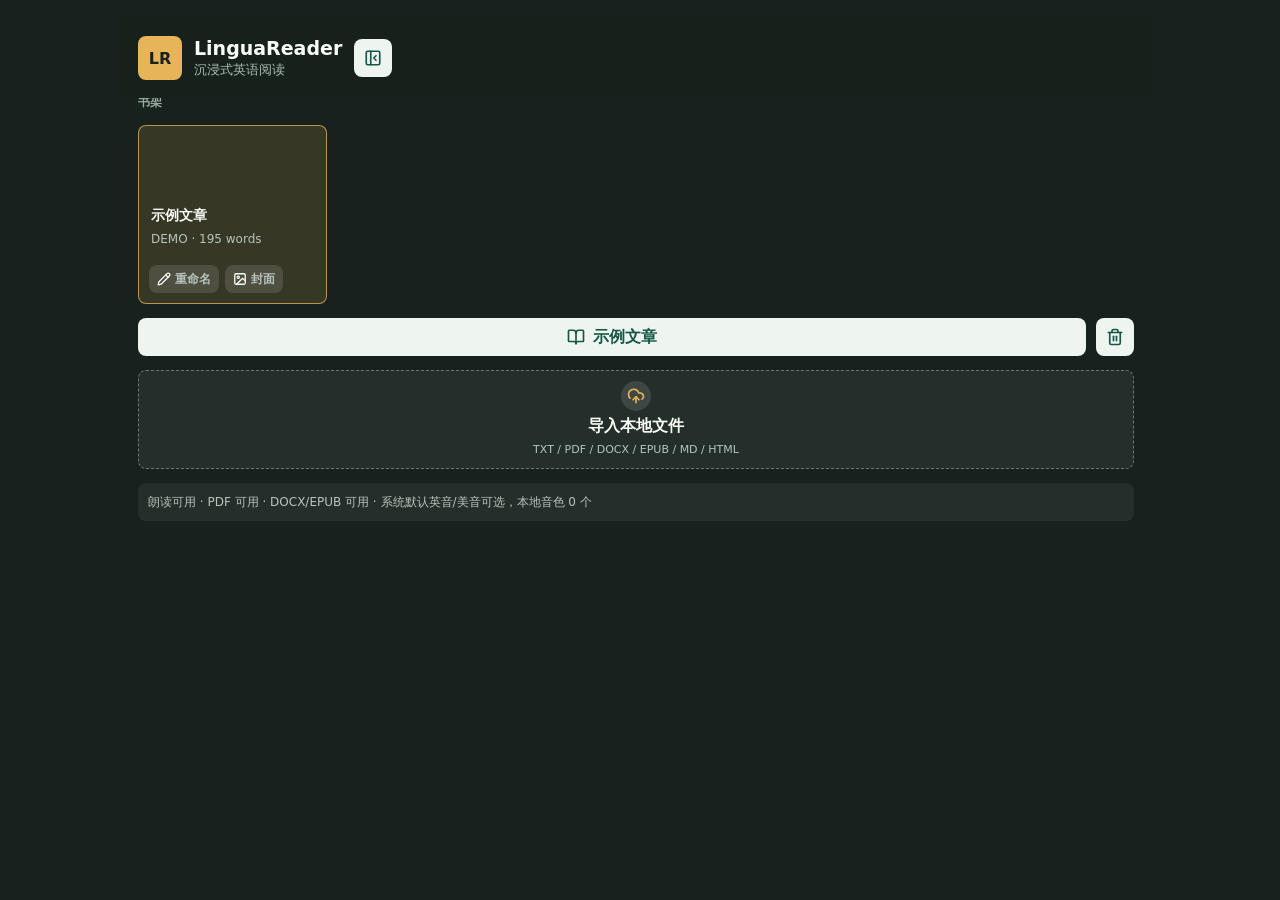
==== index.html @ 00f50523 "Add files via upload" ====
<!doctype html>
<html lang="zh-CN">
  <head>
    <meta charset="utf-8" />
    <meta name="viewport" content="width=device-width, initial-scale=1" />
    <title>LinguaReader Coach</title>
    <meta name="description" content="可分享的英语阅读、翻译、朗读和跟读评分网页应用。" />
    <meta name="theme-color" content="#1e7b68" />
    <meta name="apple-mobile-web-app-capable" content="yes" />
    <meta name="apple-mobile-web-app-title" content="LinguaReader" />
    <meta name="apple-mobile-web-app-status-bar-style" content="default" />
    <link rel="manifest" href="./manifest.json?v=18" />
    <link rel="icon" href="./app-icon.svg" type="image/svg+xml" />
    <link rel="apple-touch-icon" href="./app-icon.svg" />
    <link rel="stylesheet" href="./styles.css?v=18" />
    <script src="./vendor/lucide.min.js" defer></script>
    <script type="module" src="./app.js?v=18"></script>
  </head>
  <body>
    <div class="app-shell">
      <aside class="library-pane" id="libraryPane">
        <div class="brand-row">
          <div class="brand-mark">LR</div>
          <div>
            <h1>LinguaReader</h1>
            <p>沉浸式英语阅读</p>
          </div>
          <button class="icon-button mobile-only sidebar-close" id="closeSidebarBtn" type="button" title="收起侧栏" aria-label="收起侧栏">
            <i data-lucide="x"></i>
          </button>
          <button class="icon-button sidebar-hide-button" id="hideSidebarBtn" type="button" title="隐藏书架" aria-label="隐藏书架">
            <i data-lucide="panel-left-close"></i>
          </button>
        </div>

        <label class="import-drop" id="dropZone">
          <input
            id="fileInput"
            type="file"
            accept=".txt,.md,.markdown,.html,.htm,.csv,.srt,.vtt,.docx,.epub,.pdf,text/*,application/pdf,application/vnd.openxmlformats-officedocument.wordprocessingml.document,application/epub+zip"
            multiple
          />
          <span class="drop-icon" aria-hidden="true"><i data-lucide="upload-cloud"></i></span>
          <strong>导入本地文件</strong>
          <small>TXT / PDF / DOCX / EPUB / MD / HTML</small>
        </label>
        <input id="coverInput" type="file" accept="image/*" hidden />

        <div class="library-actions">
          <button class="soft-button" id="sampleBtn" type="button">
            <i data-lucide="book-open"></i>
            示例文章
          </button>
          <button class="icon-button" id="clearLibraryBtn" type="button" title="清空书架" aria-label="清空书架">
            <i data-lucide="trash-2"></i>
          </button>
        </div>

        <div class="section-label">书架</div>
        <nav class="doc-list" id="docList" aria-label="书架"></nav>

        <section class="side-panel practice-sidebar" hidden>
          <header>
            <div>
              <span>Shadowing</span>
              <h3>跟读评分</h3>
            </div>
            <div class="side-panel-actions">
              <button class="icon-button" type="button" id="readPracticeBtn" title="朗读跟读内容" aria-label="朗读跟读内容">
                <i data-lucide="volume-2"></i>
              </button>
              <button class="icon-button" type="button" id="resetScoreBtn" title="重置评分" aria-label="重置评分">
                <i data-lucide="rotate-ccw"></i>
              </button>
            </div>
          </header>
          <div class="practice-layer">
            <span>跟读内容</span>
            <div class="practice-target" id="practiceTargetText">选中文章中的一句或一段开始跟读。</div>
          </div>
          <div class="practice-layer">
            <span>跟读语音</span>
            <div class="recorder-row">
              <button type="button" id="recordBtn">
                <i data-lucide="mic"></i>
                跟读
              </button>
              <button type="button" id="recordStopBtn" disabled>
                <i data-lucide="mic-off"></i>
                停止
              </button>
              <button type="button" id="scoreTypedBtn">
                <i data-lucide="badge-check"></i>
                评分
              </button>
              <button type="button" id="stopScoreBtn">
                <i data-lucide="square"></i>
                停止评分
              </button>
            </div>
            <textarea id="transcriptInput" rows="3" placeholder="识别文本会出现在这里，也可以手动输入后评分。"></textarea>
            <div class="score-output" id="scoreOutput"></div>
          </div>
        </section>

        <section class="side-panel bookmark-sidebar" id="bookmarkDrawer" hidden>
          <header>
            <div>
              <span>Bookmarks</span>
              <h3>书签</h3>
            </div>
            <div class="side-panel-actions">
              <button class="icon-button" id="clearBookmarksBtn" type="button" title="清空书签" aria-label="清空书签">
                <i data-lucide="trash-2"></i>
              </button>
              <button class="icon-button" id="hideBookmarksBtn" type="button" title="隐藏书签" aria-label="隐藏书签">
                <i data-lucide="x"></i>
              </button>
            </div>
          </header>
          <div class="bookmark-list" id="bookmarkList"></div>
        </section>

        <div class="support-note" id="supportStatus"></div>
        <div class="sidebar-resizer" id="sidebarResizer" role="separator" aria-label="调整左侧栏宽度" title="拖动调整左侧栏宽度"></div>
      </aside>

      <main class="reader-shell">
        <header class="reader-topbar">
          <button class="icon-button mobile-only" id="toggleSidebarBtn" type="button" title="书架" aria-label="书架">
            <i data-lucide="panel-left"></i>
          </button>

          <div class="doc-heading">
            <span id="docFormat">DEMO</span>
            <div>
              <h2 id="docTitle">示例文章</h2>
              <p id="docStats">0 words</p>
            </div>
          </div>

          <div class="voice-controls" aria-label="语音设置">
            <label>
              <span>发音</span>
              <select id="accentSelect">
                <option value="auto">专业推荐</option>
                <option value="en-US">美音</option>
                <option value="en-GB">英音</option>
                <option value="en-AU">澳音</option>
              </select>
            </label>
            <label class="voice-field">
              <span>音色</span>
              <select id="voiceSelect"></select>
            </label>
            <label>
              <span>风格</span>
              <select id="voiceStyleSelect">
                <option value="natural">自然</option>
                <option value="clear">清晰</option>
                <option value="warm">温和</option>
                <option value="story">有感情</option>
              </select>
            </label>
            <label class="speed-field">
              <span>语速 <b id="rateValue">0.95x</b></span>
              <input id="rateRange" type="range" min="0.65" max="1.35" step="0.05" value="0.95" />
            </label>
            <button class="soft-button voice-test-button" id="playUsVoiceBtn" type="button" hidden>
              <i data-lucide="play"></i>
              美音试听
            </button>
            <button class="soft-button voice-test-button" id="playUkVoiceBtn" type="button" hidden>
              <i data-lucide="play"></i>
              英音试听
            </button>
          </div>

          <div class="reading-controls" aria-label="阅读排版">
            <label>
              <span>字体</span>
              <select id="fontFamilySelect">
                <option value="serif">英文衬线</option>
                <option value="sans">清爽无衬线</option>
                <option value="system">系统字体</option>
              </select>
            </label>
            <label>
              <span>格式</span>
              <select id="formatSelect">
                <option value="comfortable">舒适</option>
                <option value="compact">紧凑</option>
                <option value="loose">宽松</option>
              </select>
            </label>
            <label class="speed-field">
              <span>大小 <b id="fontSizeValue">100%</b></span>
              <input id="fontSizeRange" type="range" min="80" max="150" step="5" value="100" />
            </label>
            <label>
              <span>翻阅</span>
              <select id="pageModeSelect">
                <option value="scroll">滚动</option>
                <option value="snap">分页停靠</option>
              </select>
            </label>
          </div>

          <div class="top-actions">
            <button class="primary-button" id="speakArticleBtn" type="button">
              <i data-lucide="volume-2"></i>
              <span>全文</span>
            </button>
            <button class="icon-button" id="pauseBtn" type="button" title="暂停/继续" aria-label="暂停或继续朗读">
              <i data-lucide="pause"></i>
            </button>
            <button class="icon-button" id="stopBtn" type="button" title="停止" aria-label="停止朗读">
              <i data-lucide="square"></i>
            </button>
            <button class="icon-button" id="immersiveToggleBtn" type="button" title="沉浸阅读" aria-label="沉浸阅读">
              <i data-lucide="maximize"></i>
            </button>
            <button class="icon-button" id="topbarHideBtn" type="button" title="隐藏顶部功能栏" aria-label="隐藏顶部功能栏">
              <i data-lucide="eye-off"></i>
            </button>
          </div>
        </header>
        <div class="topbar-resizer" id="topbarResizer" role="separator" aria-label="调整顶部功能区高度" title="拖动调整顶部功能区高度"></div>

        <section class="reader-stage">
          <article class="reader-panel">
            <div class="reader-toolbar">
              <p>用鼠标选中单词、词组、句子或段落，工具条会自动出现。</p>
              <div class="reader-toolbar-actions">
                <label class="soft-button audio-upload">
                  <input id="voiceSampleInput" type="file" accept="audio/*" />
                  <i data-lucide="file-audio"></i>
                  参考音频
                </label>
                <button class="soft-button" id="bookmarkToggleBtn" type="button">
                  <i data-lucide="bookmark"></i>
                  书签
                </button>
                <button class="soft-button" id="tocToggleBtn" type="button">
                  <i data-lucide="list-tree"></i>
                  目录
                </button>
                <button class="soft-button mobile-import-button" id="mobileImportBtn" type="button">
                  <i data-lucide="upload"></i>
                  手机上传
                </button>
                <button class="soft-button active" id="cursorTranslateToggleBtn" type="button">
                  <i data-lucide="mouse-pointer-2"></i>
                  光标翻译
                </button>
                <label class="width-control" title="调整正文版心宽度">
                  <span>版心</span>
                  <input id="readingWidthRange" type="range" min="680" max="1180" step="20" value="880" />
                </label>
                <label class="width-control zoom-control" title="只缩放文章正文">
                  <span>缩放 <b id="readingZoomValue">100%</b></span>
                  <input id="readingZoomRange" type="range" min="80" max="150" step="5" value="100" />
                </label>
                <span class="page-status" id="pageStatus">第 1 / 1 页</span>
                <button class="icon-button" id="toolbarHideBtn" type="button" title="隐藏文章工具栏" aria-label="隐藏文章工具栏">
                  <i data-lucide="eye-off"></i>
                </button>
              </div>
            </div>
            <div class="voice-profile" id="voiceProfile" hidden></div>
            <div class="reader-workspace">
              <aside class="reader-toc" id="readerToc" hidden>
                <header>
                  <strong>目录</strong>
                  <span>双击书签、单击目录均可跳转</span>
                  <button class="icon-button inline-hide-button" id="hideTocBtn" type="button" title="隐藏目录" aria-label="隐藏目录">
                    <i data-lucide="eye-off"></i>
                  </button>
                </header>
                <div class="toc-list" id="tocList"></div>
              </aside>
              <div class="pane-resizer toc-pane-resizer" id="tocResizer" role="separator" aria-label="调整目录宽度" title="拖动调整目录宽度"></div>
              <div class="reader-content" id="readerContent" tabindex="0" aria-label="文章内容"></div>
              <div class="pane-resizer aside-pane-resizer" id="asideResizer" role="separator" aria-label="调整右侧书签区宽度" title="拖动调整右侧书签区宽度"></div>
              <aside class="reader-aside" id="readerAside">
                <header>
                  <strong>书签与记忆</strong>
                  <span id="readingMemory">第 1 页</span>
                  <button class="icon-button inline-hide-button" id="hideAsideBtn" type="button" title="隐藏右侧记忆区" aria-label="隐藏右侧记忆区">
                    <i data-lucide="eye-off"></i>
                  </button>
                </header>
                <div class="aside-bookmarks" id="readerAsideBookmarks"></div>
              </aside>
            </div>
          </article>
        </section>
      </main>
    </div>

    <div class="selection-popover" id="selectionPopover" hidden>
      <div class="popover-titlebar" id="popoverDragHandle">
        <div>
          <strong id="selectionKind">选中文本</strong>
          <span id="popoverHint">拖动标题移动，右下角调大小</span>
        </div>
        <div class="popover-title-actions">
          <label>
            <span>翻译源</span>
            <select id="translatorSelect">
              <option value="local">本地</option>
              <option value="google" selected>Google</option>
              <option value="baidu">百度</option>
            </select>
          </label>
          <button type="button" id="dockPopoverBtn" title="固定到右侧" aria-label="固定到右侧">
            <i data-lucide="panel-right"></i>
          </button>
          <button type="button" id="collapsePopoverBtn" title="收起右侧浮框" aria-label="收起右侧浮框">
            <i data-lucide="chevrons-right"></i>
          </button>
          <button type="button" id="pinPopoverBtn" title="固定面板" aria-label="固定面板">
            <i data-lucide="pin"></i>
          </button>
          <button type="button" id="closePopoverBtn" title="关闭" aria-label="关闭">
            <i data-lucide="x"></i>
          </button>
        </div>
      </div>
      <div class="popover-actions">
        <button type="button" id="translateSelectionBtn" title="翻译">
          <i data-lucide="languages"></i>
          翻译
        </button>
        <button type="button" id="readSelectionBtn" title="朗读">
          <i data-lucide="volume-2"></i>
          朗读
        </button>
        <button type="button" id="bookmarkSelectionBtn" title="加入书签">
          <i data-lucide="bookmark-plus"></i>
          书签
        </button>
        <button type="button" id="boldSelectionBtn" title="加粗">
          <i data-lucide="bold"></i>
          加粗
        </button>
      </div>
      <section class="selection-practice" aria-label="跟读评分">
        <div class="practice-layer compact-target">
          <div class="practice-head">
            <strong>跟读内容</strong>
            <div class="practice-mini-actions">
              <button class="icon-button" type="button" id="popoverReadPracticeBtn" title="朗读跟读内容" aria-label="朗读跟读内容">
                <i data-lucide="volume-2"></i>
              </button>
              <button class="icon-button" type="button" id="popoverResetScoreBtn" title="重置评分" aria-label="重置评分">
                <i data-lucide="rotate-ccw"></i>
              </button>
            </div>
          </div>
          <div class="practice-target" id="popoverPracticeTargetText">选中文章中的一句或一段开始跟读。</div>
        </div>
        <div class="practice-layer">
          <div class="practice-head">
            <strong>跟读语音</strong>
            <div class="recorder-row">
              <button type="button" id="popoverRecordBtn">
                <i data-lucide="mic"></i>
                <span>跟读</span>
              </button>
              <button type="button" id="popoverRecordStopBtn" disabled>
                <i data-lucide="mic-off"></i>
                <span>停止</span>
              </button>
              <button type="button" id="popoverScoreTypedBtn">
                <i data-lucide="badge-check"></i>
                <span>评分</span>
              </button>
              <button type="button" id="popoverStopScoreBtn">
                <i data-lucide="square"></i>
                <span>终止</span>
              </button>
            </div>
          </div>
          <textarea id="popoverTranscriptInput" rows="2" placeholder="语音识别结果会出现在这里，也可以手动输入后评分。"></textarea>
          <div class="score-output" id="popoverScoreOutput"></div>
        </div>
      </section>
      <div class="word-card" id="wordCard"></div>
      <div class="phonetic-list" id="phoneticList"></div>
      <div class="selection-preview" id="selectionPreview"></div>
      <div class="translation-output" id="translationOutput"></div>
      <span class="popover-resize-handle resize-nw" data-popover-resize="nw" aria-hidden="true"></span>
      <span class="popover-resize-handle resize-ne" data-popover-resize="ne" aria-hidden="true"></span>
      <span class="popover-resize-handle resize-sw" data-popover-resize="sw" aria-hidden="true"></span>
      <span class="popover-resize-handle resize-se" data-popover-resize="se" aria-hidden="true"></span>
    </div>

    <div class="cursor-tooltip" id="cursorTooltip" hidden></div>
    <button class="reader-restore-button" id="topbarShowBtn" type="button" hidden aria-label="显示顶部功能栏">
      <i data-lucide="sliders-horizontal"></i>
      <span>工具</span>
    </button>
    <div class="reading-dock" id="readingDock" hidden aria-label="隐藏功能区恢复">
      <button type="button" id="dockSidebarBtn" title="显示书架" aria-label="显示书架">
        <i data-lucide="panel-left"></i><span>书架</span>
      </button>
      <button type="button" id="dockTopbarBtn" title="显示顶部功能栏" aria-label="显示顶部功能栏">
        <i data-lucide="sliders-horizontal"></i><span>顶部</span>
      </button>
      <button type="button" id="dockToolbarBtn" title="显示文章工具栏" aria-label="显示文章工具栏">
        <i data-lucide="settings-2"></i><span>工具</span>
      </button>
      <button type="button" id="dockTocBtn" title="显示目录" aria-label="显示目录">
        <i data-lucide="list-tree"></i><span>目录</span>
      </button>
      <button type="button" id="dockAsideBtn" title="显示书签与记忆" aria-label="显示书签与记忆">
        <i data-lucide="bookmark"></i><span>记忆</span>
      </button>
      <button type="button" id="dockExitBtn" title="退出沉浸" aria-label="退出沉浸">
        <i data-lucide="minimize"></i><span>退出</span>
      </button>
      <button type="button" id="dockCollapseBtn" title="隐藏恢复条" aria-label="隐藏恢复条">
        <i data-lucide="chevron-down"></i><span>隐藏</span>
      </button>
    </div>
    <button class="dock-show-button" id="dockShowBtn" type="button" hidden aria-label="显示恢复条">
      <i data-lucide="chevron-up"></i>
    </button>
    <div class="toast" id="toast" role="status" aria-live="polite"></div>
  </body>
</html>
---- styles.css ----
:root {
  color-scheme: light;
  --bg: #f4f4ef;
  --surface: #ffffff;
  --surface-soft: #eef4ef;
  --ink: #222722;
  --muted: #68736c;
  --line: #dce3dd;
  --green: #1e7b68;
  --green-dark: #145648;
  --amber: #bc7a1b;
  --blue: #2f609f;
  --red: #b84f57;
  --shadow: 0 18px 48px rgba(24, 36, 29, 0.16);
  --radius: 8px;
  --sidebar-width: 292px;
  --reader-width: 880px;
  --reader-zoom-width: 880px;
  --paragraph-font-size: 20px;
  --heading-font-size: 26px;
  --html-font-size: 18px;
  --reading-zoom: 1;
  --reader-font-family: Georgia, "Times New Roman", "Microsoft YaHei", serif;
  --reader-line-height: 1.9;
  --reader-paragraph-gap: 24px;
  --toc-width: 260px;
  --aside-width: 280px;
  --topbar-max-height: 152px;
  font-family:
    Inter, ui-sans-serif, system-ui, -apple-system, BlinkMacSystemFont, "Segoe UI",
    "Microsoft YaHei", sans-serif;
}

* {
  box-sizing: border-box;
}

body {
  margin: 0;
  min-width: 320px;
  min-height: 100vh;
  background: var(--bg);
  color: var(--ink);
}

button,
input,
select,
textarea {
  font: inherit;
}

button {
  border: 0;
  cursor: pointer;
}

button:disabled {
  cursor: not-allowed;
  opacity: 0.55;
}

.app-shell {
  display: grid;
  grid-template-columns: var(--sidebar-width) minmax(0, 1fr);
  height: 100vh;
  height: 100dvh;
  overflow: hidden;
}

.library-pane {
  position: relative;
  display: flex;
  flex-direction: column;
  gap: 14px;
  min-width: 0;
  height: 100vh;
  height: 100dvh;
  overflow-x: hidden;
  overflow-y: auto;
  overscroll-behavior: contain;
  padding: 18px;
  scrollbar-gutter: stable;
  background: #17211d;
  color: #f8fbf6;
  border-right: 1px solid rgba(255, 255, 255, 0.08);
}

.sidebar-resizer {
  position: fixed;
  top: 0;
  bottom: 0;
  left: calc(var(--sidebar-width) - 4px);
  z-index: 30;
  width: 8px;
  cursor: col-resize;
}

.sidebar-resizer::after {
  content: "";
  position: absolute;
  inset: 0 3px;
  background: rgba(231, 180, 90, 0.28);
  opacity: 0;
  transition: opacity 160ms ease;
}

.sidebar-resizer:hover::after,
.resizing-sidebar .sidebar-resizer::after {
  opacity: 1;
}

.resizing-sidebar {
  cursor: col-resize;
  user-select: none;
}

.library-pane::-webkit-scrollbar {
  width: 8px;
}

.library-pane::-webkit-scrollbar-thumb {
  border-radius: 999px;
  background: rgba(255, 255, 255, 0.2);
}

body.shelf-mode .app-shell {
  display: block;
  height: 100vh;
  height: 100dvh;
  overflow: auto;
  background: #17211d;
}

body.shelf-mode .library-pane {
  position: relative;
  width: min(100%, 1040px);
  min-height: 100vh;
  min-height: 100dvh;
  height: auto;
  margin: 0 auto;
  border-right: 0;
  box-shadow: none;
  transform: none;
}

body.shelf-mode .reader-shell,
body.shelf-mode .sidebar-resizer {
  display: none;
}

body.shelf-mode .brand-row {
  position: sticky;
  top: 0;
  z-index: 2;
  margin: -18px -18px 0;
  padding: 18px;
  background: rgba(23, 33, 29, 0.94);
  backdrop-filter: blur(14px);
}

body.shelf-mode .doc-list {
  grid-template-columns: repeat(auto-fill, minmax(168px, 1fr));
  gap: 12px;
}

body.shelf-mode .doc-card {
  min-height: 178px;
}

body.shelf-mode .doc-open {
  min-height: 132px;
}

body.shelf-mode .import-drop {
  min-height: 96px;
}

.brand-row {
  order: 1;
}

.section-label {
  order: 2;
}

.doc-list {
  order: 3;
}

.library-actions {
  order: 4;
}

.practice-sidebar {
  order: 5;
}

.bookmark-sidebar {
  order: 6;
}

.import-drop {
  order: 7;
}

.support-note {
  order: 8;
}

.brand-row,
.library-actions,
.reader-topbar,
.top-actions,
.reader-toolbar,
.reader-toolbar-actions,
.voice-controls,
.reading-controls,
.popover-actions {
  display: flex;
  align-items: center;
}

.brand-row {
  gap: 12px;
}

.sidebar-close {
  margin-left: auto;
}

.brand-mark {
  display: grid;
  place-items: center;
  width: 44px;
  height: 44px;
  border-radius: var(--radius);
  background: #e7b45a;
  color: #17211d;
  font-weight: 900;
}

.brand-row h1,
.brand-row p,
.doc-heading h2,
.doc-heading p,
.reader-toolbar p,
.bookmark-drawer h3,
.bookmark-drawer span {
  margin: 0;
}

.brand-row h1 {
  font-size: 19px;
}

.brand-row p {
  margin-top: 2px;
  color: #aebbb4;
  font-size: 13px;
}

.import-drop {
  display: grid;
  gap: 5px;
  place-items: center;
  min-height: 82px;
  padding: 10px;
  border: 1px dashed rgba(255, 255, 255, 0.34);
  border-radius: var(--radius);
  background: rgba(255, 255, 255, 0.06);
  text-align: center;
  transition:
    border-color 160ms ease,
    background 160ms ease,
    transform 160ms ease;
}

.import-drop.dragging,
.import-drop:hover {
  border-color: #e7b45a;
  background: rgba(231, 180, 90, 0.12);
  transform: translateY(-1px);
}

.import-drop input {
  display: none;
}

.drop-icon {
  display: grid;
  place-items: center;
  width: 30px;
  height: 30px;
  border-radius: 999px;
  background: rgba(255, 255, 255, 0.12);
  color: #e7b45a;
}

.import-drop small {
  color: #b7c4bd;
  font-size: 11px;
  line-height: 1.45;
}

.library-actions {
  gap: 10px;
}

.library-actions .soft-button {
  flex: 1;
}

.section-label {
  color: #9caaa2;
  font-size: 12px;
  font-weight: 800;
  text-transform: uppercase;
}

.doc-list {
  display: grid;
  gap: 8px;
  max-height: none;
  min-height: 90px;
  overflow: visible;
  padding-right: 4px;
}

.doc-card {
  display: grid;
  gap: 7px;
  width: 100%;
  min-height: 86px;
  padding: 0;
  border: 1px solid rgba(255, 255, 255, 0.08);
  border-radius: var(--radius);
  background: rgba(255, 255, 255, 0.06);
  background-position: center;
  background-size: cover;
  color: inherit;
  text-align: left;
  overflow: hidden;
}

.doc-card.active {
  border-color: rgba(231, 180, 90, 0.75);
  background: rgba(231, 180, 90, 0.15);
}

.doc-card strong {
  overflow: hidden;
  font-size: 14px;
  text-overflow: ellipsis;
  white-space: nowrap;
}

.doc-card span {
  color: #b7c4bd;
  font-size: 12px;
}

.doc-card > strong:first-child {
  padding: 12px 12px 0;
}

.doc-card > span:last-child {
  padding: 0 12px 12px;
}

.doc-open {
  display: grid;
  align-content: end;
  gap: 7px;
  width: 100%;
  min-height: 70px;
  padding: 12px;
  background: transparent;
  color: inherit;
  text-align: left;
}

.doc-card.has-cover .doc-open {
  min-height: 138px;
  color: #ffffff;
}

.doc-card.has-cover .doc-open span {
  color: rgba(255, 255, 255, 0.82);
}

.doc-card-actions {
  display: flex;
  gap: 6px;
  padding: 0 10px 10px;
}

.doc-card-actions button {
  display: inline-flex;
  align-items: center;
  justify-content: center;
  gap: 4px;
  min-height: 28px;
  padding: 0 8px;
  border-radius: var(--radius);
  background: rgba(255, 255, 255, 0.12);
  color: #f8fbf6;
  font-size: 11px;
  font-weight: 850;
}

.doc-card-actions svg {
  width: 14px;
  height: 14px;
}

.support-note {
  margin-top: 0;
  padding: 10px;
  border-radius: var(--radius);
  background: rgba(255, 255, 255, 0.06);
  color: #b7c4bd;
  font-size: 12px;
  line-height: 1.5;
}

.side-panel {
  display: grid;
  gap: 8px;
  padding: 10px;
  border-radius: var(--radius);
  background: rgba(255, 255, 255, 0.06);
  color: #f8fbf6;
}

.side-panel[hidden] {
  display: none;
}

.side-panel header {
  display: flex;
  align-items: center;
  justify-content: space-between;
  gap: 10px;
}

.side-panel header span {
  color: #e7b45a;
  font-size: 11px;
  font-weight: 900;
  text-transform: uppercase;
}

.side-panel header h3 {
  margin: 2px 0 0;
  font-size: 15px;
}

.side-panel-actions {
  display: flex;
  align-items: center;
  gap: 6px;
}

.practice-layer {
  display: grid;
  gap: 6px;
}

.practice-layer > span {
  color: #b7c4bd;
  font-size: 12px;
  font-weight: 850;
}

.practice-target,
.practice-sidebar textarea,
.practice-sidebar .score-output {
  width: 100%;
  border: 1px solid rgba(255, 255, 255, 0.1);
  border-radius: var(--radius);
  background: rgba(255, 255, 255, 0.08);
  color: #f8fbf6;
}

.practice-target {
  max-height: 76px;
  overflow: auto;
  padding: 9px;
  font-size: 13px;
  line-height: 1.45;
}

.practice-sidebar textarea {
  min-height: 58px;
  resize: vertical;
  padding: 8px;
  outline: none;
}

.practice-sidebar textarea::placeholder {
  color: #aebbb4;
}

.practice-sidebar .score-output {
  max-height: 120px;
  overflow: auto;
  min-height: 52px;
  padding: 8px;
  color: #dfe8e2;
  font-size: 12px;
  line-height: 1.5;
}

.practice-sidebar .score-head {
  color: #ffffff;
}

.practice-sidebar .recorder-row {
  display: flex;
  flex-wrap: wrap;
  gap: 7px;
}

.practice-sidebar .recorder-row button {
  display: inline-flex;
  align-items: center;
  justify-content: center;
  gap: 6px;
  min-height: 32px;
  padding: 0 10px;
  border-radius: var(--radius);
  background: rgba(231, 180, 90, 0.18);
  color: #ffe1a7;
  font-size: 12px;
  font-weight: 850;
}

.bookmark-sidebar .bookmark-list {
  max-height: 160px;
}

.reader-shell {
  display: grid;
  grid-template-rows: auto 7px minmax(0, 1fr);
  min-width: 0;
  height: 100vh;
  height: 100dvh;
}

.reader-topbar {
  justify-content: space-between;
  gap: 16px;
  min-width: 0;
  padding: 14px 20px;
  max-height: var(--topbar-max-height);
  overflow: auto;
  align-content: flex-start;
  background: rgba(250, 251, 248, 0.96);
  border-bottom: 1px solid var(--line);
}

.topbar-resizer {
  position: relative;
  z-index: 5;
  min-height: 7px;
  cursor: row-resize;
  background: #edf3ee;
  border-bottom: 1px solid var(--line);
}

.topbar-resizer::after {
  content: "";
  position: absolute;
  left: 50%;
  top: 2px;
  width: 68px;
  height: 3px;
  border-radius: 999px;
  background: rgba(31, 122, 104, 0.34);
  transform: translateX(-50%);
}

.resizing-topbar {
  cursor: row-resize;
  user-select: none;
}

.doc-heading {
  display: flex;
  align-items: center;
  gap: 12px;
  min-width: 180px;
  margin-right: auto;
}

.doc-heading span {
  flex: 0 0 auto;
  min-width: 48px;
  padding: 6px 8px;
  border-radius: var(--radius);
  background: var(--surface-soft);
  color: var(--green-dark);
  font-size: 12px;
  font-weight: 900;
  text-align: center;
}

.doc-heading h2 {
  max-width: 30vw;
  overflow: hidden;
  font-size: 19px;
  line-height: 1.25;
  text-overflow: ellipsis;
  white-space: nowrap;
}

.doc-heading p {
  color: var(--muted);
  font-size: 13px;
}

.voice-controls,
.reading-controls {
  gap: 10px;
  min-width: 0;
}

.voice-controls label,
.reading-controls label {
  display: grid;
  gap: 4px;
  min-width: 110px;
  color: var(--muted);
  font-size: 12px;
  font-weight: 800;
}

.voice-controls .voice-field {
  min-width: min(320px, 24vw);
}

.voice-controls select,
.reading-controls select {
  width: 100%;
  height: 38px;
  min-width: 0;
  padding: 0 10px;
  border: 1px solid var(--line);
  border-radius: var(--radius);
  background: #ffffff;
  color: var(--ink);
  outline: none;
}

.reading-controls {
  flex-wrap: wrap;
}

.voice-test-button[hidden] {
  display: none;
}

.speed-field {
  width: 150px;
}

.speed-field input {
  width: 100%;
  accent-color: var(--green);
}

.speed-field b {
  color: var(--ink);
}

.reader-stage {
  position: relative;
  display: grid;
  min-height: 0;
  overflow: hidden;
}

.reader-panel {
  display: grid;
  grid-template-rows: auto minmax(0, 1fr);
  min-width: 0;
  min-height: 0;
  background: #fafbf8;
}

.reader-toolbar {
  justify-content: space-between;
  gap: 12px;
  padding: 12px 22px;
  background: #eef4ef;
  border-bottom: 1px solid var(--line);
}

.reader-toolbar p {
  color: var(--green-dark);
  font-size: 14px;
  font-weight: 800;
}

.reader-toolbar-actions {
  gap: 10px;
  flex-wrap: wrap;
  justify-content: flex-end;
}

.inline-hide-button {
  justify-self: end;
}

.width-control {
  display: inline-flex;
  align-items: center;
  gap: 8px;
  min-height: 36px;
  padding: 0 10px;
  border: 1px solid var(--line);
  border-radius: var(--radius);
  background: #ffffff;
  color: var(--green-dark);
  font-size: 12px;
  font-weight: 850;
}

.width-control input {
  width: 116px;
  accent-color: var(--green);
}

.zoom-control input {
  width: 104px;
}

.page-status {
  display: inline-flex;
  align-items: center;
  min-height: 36px;
  padding: 0 10px;
  border-radius: var(--radius);
  background: #ffffff;
  color: var(--muted);
  font-size: 12px;
  font-weight: 850;
  white-space: nowrap;
}

.audio-upload input {
  display: none;
}

.voice-profile {
  padding: 10px 22px;
  border-bottom: 1px solid var(--line);
  background: #ffffff;
  color: var(--muted);
  font-size: 13px;
  line-height: 1.55;
}

.voice-profile strong {
  color: var(--green-dark);
}

.reader-workspace {
  display: grid;
  grid-template-columns: auto auto minmax(0, 1fr) auto var(--aside-width);
  min-height: 0;
  overflow: hidden;
}

.reader-toc {
  width: var(--toc-width);
  min-height: 0;
  overflow: auto;
  padding: 18px 12px;
  border-right: 1px solid var(--line);
  background: #f4f7f2;
}

.reader-toc[hidden] {
  display: none;
}

.reader-toc[hidden] + .toc-pane-resizer {
  display: none;
}

.pane-resizer {
  position: relative;
  z-index: 3;
  width: 8px;
  cursor: col-resize;
  background: transparent;
}

.pane-resizer::after {
  content: "";
  position: absolute;
  inset: 0 3px;
  background: rgba(31, 122, 104, 0.26);
  opacity: 0;
  transition: opacity 160ms ease;
}

.pane-resizer:hover::after,
.resizing-pane .pane-resizer::after {
  opacity: 1;
}

.resizing-pane {
  cursor: col-resize;
  user-select: none;
}

.reader-aside {
  min-width: 0;
  min-height: 0;
  overflow: auto;
  padding: 18px 12px;
  border-left: 1px solid var(--line);
  background: #f7f8f5;
}

.reader-aside header {
  display: grid;
  gap: 4px;
  margin-bottom: 12px;
}

.reader-aside header strong {
  color: var(--green-dark);
  font-size: 15px;
}

.reader-aside header span,
.aside-empty {
  color: var(--muted);
  font-size: 12px;
  line-height: 1.45;
}

.aside-bookmarks {
  display: grid;
  gap: 7px;
}

.aside-bookmark {
  width: 100%;
  padding: 9px;
  border: 1px solid transparent;
  border-radius: var(--radius);
  background: #ffffff;
  color: #2a312b;
  font-size: 12px;
  line-height: 1.45;
  text-align: left;
}

.aside-bookmark:hover {
  border-color: rgba(31, 122, 104, 0.22);
}

.reader-toc header {
  display: grid;
  gap: 4px;
  margin-bottom: 12px;
}

.reader-toc header strong {
  color: var(--green-dark);
  font-size: 15px;
}

.reader-toc header span,
.toc-empty {
  color: var(--muted);
  font-size: 12px;
  line-height: 1.45;
}

.toc-list {
  display: grid;
  gap: 6px;
}

.toc-item {
  display: grid;
  gap: 3px;
  width: 100%;
  padding: 9px;
  border: 1px solid transparent;
  border-radius: var(--radius);
  background: transparent;
  color: #26322b;
  text-align: left;
}

.toc-item:hover {
  border-color: rgba(31, 122, 104, 0.2);
  background: #ffffff;
}

.toc-item span {
  overflow: hidden;
  font-size: 13px;
  font-weight: 800;
  text-overflow: ellipsis;
  white-space: nowrap;
}

.toc-item small {
  color: var(--muted);
  font-size: 11px;
}

.reader-content {
  max-width: var(--reader-width);
  width: min(var(--reader-width), calc(100% - 56px));
  min-height: 0;
  margin: 0 auto;
  padding: 40px 8px 90px;
  overflow: auto;
  outline: none;
}

.reader-content.original-layout {
  max-width: min(var(--reader-zoom-width), 100%);
  width: min(var(--reader-zoom-width), calc(100% - 36px));
  padding: 28px 8px 90px;
}

body.page-snap-mode .reader-content {
  scroll-snap-type: y proximity;
}

body.page-snap-mode .page-marker,
body.page-snap-mode .paragraph,
body.page-snap-mode .original-page {
  scroll-snap-align: start;
}

.original-page {
  position: relative;
  width: min(100%, var(--reader-zoom-width));
  margin: 0 auto 28px;
  overflow: hidden;
  border: 1px solid var(--line);
  border-radius: 4px;
  background: #ffffff;
  box-shadow: 0 10px 28px rgba(24, 36, 29, 0.12);
}

.original-page-image {
  display: block;
  width: 100%;
  height: 100%;
  object-fit: contain;
}

.pdf-text-layer {
  position: absolute;
  inset: 0;
  color: transparent;
  overflow: hidden;
}

.pdf-text-item {
  position: absolute;
  display: inline-block;
  min-height: 1em;
  line-height: 1;
  white-space: nowrap;
  transform-origin: left top;
}

.pdf-text-item .word {
  color: transparent;
}

.pdf-text-layer::selection,
.pdf-text-item::selection,
.pdf-text-item .word::selection {
  color: transparent;
  background: rgba(31, 122, 104, 0.25);
}

.original-html {
  max-width: var(--reader-width);
  margin: 0 auto;
  padding-bottom: 80px;
  color: #222822;
  font-family: var(--reader-font-family);
  font-size: var(--html-font-size);
  line-height: var(--reader-line-height);
}

.original-html img {
  max-width: 100%;
  height: auto;
}

.page-marker {
  display: flex;
  align-items: center;
  gap: 12px;
  margin: 2px 0 24px;
  color: var(--muted);
  font-size: 12px;
  font-weight: 850;
}

.page-marker::before,
.page-marker::after {
  content: "";
  height: 1px;
  flex: 1;
  background: var(--line);
}

.document-images {
  display: grid;
  gap: 18px;
  margin-bottom: 28px;
}

.document-images figure {
  margin: 0;
}

.document-images img {
  display: block;
  max-width: 100%;
  height: auto;
  border: 1px solid var(--line);
  border-radius: var(--radius);
  background: #ffffff;
}

.document-images figcaption {
  margin-top: 6px;
  color: var(--muted);
  font-size: 12px;
  text-align: center;
}

.empty-reader {
  display: grid;
  place-items: center;
  min-height: 52vh;
  color: var(--muted);
  text-align: center;
}

.paragraph {
  margin: 0 0 var(--reader-paragraph-gap);
  color: #222822;
  font-family: var(--reader-font-family);
  font-size: var(--paragraph-font-size);
  line-height: var(--reader-line-height);
}

.paragraph-heading {
  margin-top: 12px;
  color: var(--green-dark);
  font-size: var(--heading-font-size);
  font-weight: 800;
  line-height: 1.45;
}

.jump-highlight {
  animation: jump-highlight 1200ms ease;
}

@keyframes jump-highlight {
  0%,
  100% {
    background: transparent;
  }
  30% {
    background: rgba(231, 180, 90, 0.24);
  }
}

.sentence {
  border-radius: 5px;
}

.word {
  border-radius: 4px;
  -webkit-user-select: text;
  user-select: text;
  touch-action: none;
}

.word:hover {
  background: rgba(231, 180, 90, 0.24);
  cursor: pointer;
}

.reader-content.word-dragging,
.reader-content.word-dragging .word {
  cursor: text;
  -webkit-user-select: none;
  user-select: none;
}

.word.drag-preview {
  background: rgba(31, 122, 104, 0.18);
  box-shadow:
    0 0 0 2px rgba(31, 122, 104, 0.2),
    0 6px 18px rgba(31, 122, 104, 0.12);
}

.reader-content::selection,
.paragraph::selection,
.sentence::selection,
.word::selection {
  background: rgba(31, 122, 104, 0.22);
}

.user-bold {
  font-weight: 800;
  background: rgba(231, 180, 90, 0.2);
  border-radius: 4px;
}

.bookmark-drawer {
  position: absolute;
  top: 14px;
  right: 14px;
  bottom: 14px;
  z-index: 4;
  width: min(360px, calc(100% - 28px));
  display: grid;
  grid-template-rows: auto minmax(0, 1fr);
  gap: 12px;
  padding: 16px;
  border: 1px solid var(--line);
  border-radius: var(--radius);
  background: #ffffff;
  box-shadow: var(--shadow);
}

.bookmark-drawer[hidden] {
  display: none;
}

.bookmark-drawer header {
  display: flex;
  align-items: center;
  justify-content: space-between;
  gap: 12px;
}

.bookmark-drawer span {
  color: var(--amber);
  font-size: 11px;
  font-weight: 900;
  text-transform: uppercase;
}

.bookmark-drawer h3 {
  margin-top: 2px;
  font-size: 16px;
}

.bookmark-list {
  display: grid;
  align-content: start;
  gap: 10px;
  min-height: 0;
  overflow: auto;
}

.bookmark-item {
  display: grid;
  gap: 8px;
  padding: 12px;
  border: 1px solid var(--line);
  border-radius: var(--radius);
  background: #f8faf7;
  color: #2a312b;
  font-size: 13px;
  line-height: 1.5;
  cursor: pointer;
}

.bookmark-item button {
  justify-self: start;
}

.selection-popover {
  position: fixed;
  z-index: 20;
  display: flex;
  flex-direction: column;
  width: min(460px, calc(100vw - 24px));
  min-width: 360px;
  min-height: 360px;
  max-width: calc(100vw - 24px);
  max-height: calc(100vh - 24px);
  padding: 0;
  border: 1px solid rgba(20, 86, 72, 0.18);
  border-radius: var(--radius);
  background: #ffffff;
  box-shadow: var(--shadow);
  overflow: hidden;
}

.selection-popover[hidden] {
  display: none;
}

.selection-popover.pinned {
  border-color: rgba(188, 122, 27, 0.42);
}

.selection-popover.docked-right {
  top: 76px;
  right: 0;
  left: auto;
  width: min(420px, 34vw);
  min-width: 320px;
  height: calc(100vh - 94px);
  max-height: calc(100vh - 94px);
  border-radius: var(--radius) 0 0 var(--radius);
}

.selection-popover.docked-right.collapsed {
  width: 46px !important;
  min-width: 46px;
  max-width: 46px;
  height: 220px;
  overflow: hidden;
  resize: none;
}

.selection-popover.docked-right.collapsed .popover-titlebar {
  height: 100%;
  padding: 8px;
  writing-mode: vertical-rl;
  justify-content: center;
}

.selection-popover.docked-right.collapsed .popover-titlebar > div:first-child,
.selection-popover.docked-right.collapsed .popover-actions,
.selection-popover.docked-right.collapsed .selection-practice,
.selection-popover.docked-right.collapsed .word-card,
.selection-popover.docked-right.collapsed .phonetic-list,
.selection-popover.docked-right.collapsed .selection-preview,
.selection-popover.docked-right.collapsed .translation-output,
.selection-popover.docked-right.collapsed .popover-resize-handle,
.selection-popover.docked-right.collapsed #translatorSelect,
.selection-popover.docked-right.collapsed .popover-title-actions label,
.selection-popover.docked-right.collapsed #pinPopoverBtn,
.selection-popover.docked-right.collapsed #dockPopoverBtn,
.selection-popover.docked-right.collapsed #closePopoverBtn {
  display: none;
}

.selection-popover.docked-right #dockPopoverBtn,
.selection-popover.docked-right.collapsed #collapsePopoverBtn {
  background: var(--green);
  color: #ffffff;
}

.popover-titlebar {
  flex: 0 0 auto;
  order: 1;
  display: flex;
  align-items: center;
  justify-content: space-between;
  gap: 10px;
  padding: 10px 10px 9px;
  border-bottom: 1px solid var(--line);
  background: #f8faf7;
  cursor: move;
  user-select: none;
}

.popover-titlebar strong {
  display: block;
  color: var(--ink);
  font-size: 14px;
}

.popover-titlebar span {
  display: block;
  margin-top: 2px;
  color: var(--muted);
  font-size: 11px;
}

.popover-title-actions {
  display: flex;
  align-items: center;
  gap: 6px;
}

.popover-title-actions label {
  display: grid;
  gap: 2px;
  color: var(--muted);
  font-size: 10px;
  font-weight: 850;
}

.popover-title-actions select {
  height: 28px;
  min-width: 86px;
  border: 1px solid var(--line);
  border-radius: var(--radius);
  background: #ffffff;
  color: var(--ink);
  font-size: 12px;
  outline: none;
}

.popover-title-actions button {
  display: grid;
  place-items: center;
  width: 30px;
  height: 30px;
  border-radius: var(--radius);
  background: var(--surface-soft);
  color: var(--green-dark);
}

.selection-popover.pinned #pinPopoverBtn {
  background: var(--green);
  color: #ffffff;
}

.popover-actions {
  flex: 0 0 auto;
  order: 2;
  gap: 8px;
  padding: 10px;
  border-bottom: 1px solid var(--line);
}

.popover-actions button {
  display: inline-flex;
  align-items: center;
  justify-content: center;
  gap: 6px;
  min-height: 34px;
  padding: 0 10px;
  border-radius: var(--radius);
  background: var(--surface-soft);
  color: var(--green-dark);
  font-size: 13px;
  font-weight: 850;
}

.popover-actions button:hover {
  filter: brightness(0.96);
}

.word-card {
  order: 6;
  flex: 0 0 auto;
  display: none;
  margin: 10px 10px 0;
  padding: 10px;
  border-radius: var(--radius);
  background: #f0f6f2;
}

.word-card.show {
  display: block;
}

.word-card h4 {
  margin: 0;
  color: var(--ink);
  font-size: 18px;
  line-height: 1.2;
}

.word-card .phonetic {
  display: inline-flex;
  border: 0;
  background: transparent;
  cursor: pointer;
  margin-top: 6px;
  padding: 0;
  color: var(--blue);
  font-family: Georgia, "Times New Roman", serif;
  font-size: 14px;
}

.word-card .phonetic:hover,
.phonetic-list .phonetic-sound:hover {
  text-decoration: underline;
}

.word-card .meaning {
  margin-top: 7px;
  color: #2d352f;
  font-size: 13px;
  line-height: 1.45;
}

.phonetic-list {
  order: 7;
  flex: 0 0 auto;
  display: none;
  margin: 10px 10px 0;
  padding: 10px;
  max-height: 190px;
  overflow: auto;
  border-radius: var(--radius);
  background: #f8faf7;
  color: #2d352f;
  font-size: 12px;
  line-height: 1.55;
}

.phonetic-list.show {
  display: block;
}

.phonetic-list strong {
  color: var(--green-dark);
}

.phonetic-list .phonetic-sound {
  display: inline-flex;
  border: 0;
  margin: 2px 8px 2px 0;
  padding: 0;
  background: transparent;
  color: var(--blue);
  cursor: pointer;
  font-family: Georgia, "Times New Roman", serif;
  font-size: 12px;
  white-space: normal;
  word-break: keep-all;
}

.selection-preview {
  order: 3;
  flex: 0 0 auto;
  padding: 10px;
  border-bottom: 1px solid var(--line);
  color: #2a312b;
  font-size: 13px;
  line-height: 1.45;
}

.translation-output {
  order: 4;
  flex: 1 1 auto;
  display: none;
  margin: 10px;
  padding: 10px;
  min-height: 96px;
  overflow: auto;
  border-radius: var(--radius);
  background: #f7faf8;
  color: var(--muted);
  font-size: 13px;
  line-height: 1.55;
}

.translation-output a {
  color: var(--green-dark);
  font-weight: 850;
}

.external-translation {
  display: grid;
  gap: 8px;
}

.external-translation strong {
  color: var(--green-dark);
}

.external-translation p {
  margin: 0;
  color: #2d352f;
}

.external-translation iframe {
  width: 100%;
  height: 260px;
  border: 1px solid var(--line);
  border-radius: var(--radius);
  background: #ffffff;
}

.translation-output.show {
  display: block;
}

.selection-practice {
  order: 99;
  flex: 0 0 auto;
  display: grid;
  gap: 8px;
  margin: 10px 10px 0;
  padding: 10px;
  border: 1px solid var(--line);
  border-radius: var(--radius);
  background: #ffffff;
}

.selection-practice .compact-target {
  display: none;
}

.popover-resize-handle {
  position: absolute;
  z-index: 5;
  width: 18px;
  height: 18px;
  background: transparent;
}

.resize-nw {
  top: 0;
  left: 0;
  cursor: nwse-resize;
}

.resize-ne {
  top: 0;
  right: 0;
  cursor: nesw-resize;
}

.resize-sw {
  bottom: 0;
  left: 0;
  cursor: nesw-resize;
}

.resize-se {
  right: 0;
  bottom: 0;
  cursor: nwse-resize;
}

.popover-resize-handle::after {
  content: "";
  position: absolute;
  inset: 5px;
  border-radius: 999px;
  background: rgba(31, 122, 104, 0.22);
  opacity: 0;
  transition: opacity 120ms ease;
}

.popover-resize-handle:hover::after,
body.resizing-popover .popover-resize-handle::after {
  opacity: 1;
}

body.resizing-popover {
  user-select: none;
}

.selection-practice .practice-head {
  display: flex;
  align-items: center;
  justify-content: space-between;
  gap: 8px;
}

.selection-practice .practice-head strong {
  font-size: 13px;
}

.selection-practice .practice-target,
.selection-practice textarea,
.selection-practice .score-output {
  width: 100%;
  border: 1px solid var(--line);
  border-radius: var(--radius);
  background: #f7faf8;
  color: var(--ink);
}

.selection-practice .practice-target {
  max-height: 72px;
  padding: 8px;
  overflow: auto;
  font-size: 12px;
  line-height: 1.45;
}

.selection-practice textarea {
  min-height: 52px;
  resize: vertical;
  padding: 8px;
  outline: none;
}

.practice-mini-actions {
  display: flex;
  gap: 6px;
}

.selection-practice .icon-button {
  flex-basis: 30px;
  width: 30px;
  min-height: 30px;
}

.coach-grid {
  display: grid;
  gap: 10px;
  padding: 0 10px 10px;
}

.practice-box,
.chat-box {
  display: grid;
  gap: 9px;
  padding: 10px;
  border: 1px solid var(--line);
  border-radius: var(--radius);
  background: #ffffff;
}

.practice-box header,
.chat-box header,
.recorder-row,
.quick-prompts,
.chat-form {
  display: flex;
  align-items: center;
  gap: 8px;
}

.practice-box header,
.chat-box header {
  justify-content: space-between;
}

.practice-box header strong,
.chat-box header strong {
  font-size: 13px;
}

.practice-box header button,
.chat-box header button,
.chat-form button {
  display: grid;
  place-items: center;
  width: 30px;
  height: 30px;
  border-radius: var(--radius);
  background: var(--surface-soft);
  color: var(--green-dark);
}

.recorder-row {
  flex-wrap: wrap;
}

.recorder-row button,
.quick-prompts button {
  display: inline-flex;
  align-items: center;
  justify-content: center;
  gap: 6px;
  min-height: 32px;
  padding: 0 10px;
  border-radius: var(--radius);
  background: var(--surface-soft);
  color: var(--green-dark);
  font-size: 12px;
  font-weight: 850;
}

.practice-box textarea,
.chat-form input {
  width: 100%;
  min-width: 0;
  border: 1px solid var(--line);
  border-radius: var(--radius);
  background: #ffffff;
  color: var(--ink);
  outline: none;
}

.practice-box textarea {
  resize: vertical;
  min-height: 58px;
  padding: 8px;
  line-height: 1.45;
}

.score-output {
  min-height: 42px;
  padding: 8px;
  border-radius: var(--radius);
  background: #f7faf8;
  color: var(--muted);
  font-size: 12px;
  line-height: 1.5;
}

.score-head {
  display: flex;
  justify-content: space-between;
  gap: 8px;
  color: var(--ink);
  font-weight: 900;
}

.score-bar {
  height: 7px;
  margin: 7px 0;
  overflow: hidden;
  border-radius: 999px;
  background: #e3e9e4;
}

.score-bar span {
  display: block;
  height: 100%;
  border-radius: inherit;
  background: var(--green);
}

.score-bar.warn span {
  background: var(--amber);
}

.score-bar.low span {
  background: var(--red);
}

.quick-prompts {
  flex-wrap: wrap;
}

.chat-messages {
  display: grid;
  align-content: start;
  gap: 8px;
  max-height: 170px;
  overflow: auto;
}

.message {
  max-width: 92%;
  padding: 8px 10px;
  border-radius: var(--radius);
  font-size: 12px;
  line-height: 1.5;
  white-space: pre-wrap;
}

.message.user {
  justify-self: end;
  background: var(--green);
  color: #ffffff;
}

.message.coach {
  justify-self: start;
  background: #f3f5f1;
  color: #242b25;
}

.chat-form {
  display: grid;
  grid-template-columns: minmax(0, 1fr) 32px;
}

.chat-form input {
  height: 34px;
  padding: 0 9px;
  font-size: 13px;
}

.primary-button,
.soft-button,
.icon-button {
  display: inline-flex;
  align-items: center;
  justify-content: center;
  gap: 8px;
  min-height: 38px;
  border-radius: var(--radius);
  font-weight: 850;
}

.primary-button {
  padding: 0 13px;
  background: var(--green);
  color: #ffffff;
}

.soft-button {
  padding: 0 12px;
  background: var(--surface-soft);
  color: var(--green-dark);
}

.soft-button.active {
  background: var(--green);
  color: #ffffff;
}

.icon-button {
  flex: 0 0 38px;
  width: 38px;
  padding: 0;
  background: var(--surface-soft);
  color: var(--green-dark);
}

.primary-button:hover,
.soft-button:hover,
.icon-button:hover {
  filter: brightness(0.96);
}

svg {
  width: 18px;
  height: 18px;
  stroke-width: 2.2;
}

.mobile-only {
  display: none;
}

.toast {
  position: fixed;
  right: 18px;
  bottom: 18px;
  z-index: 30;
  max-width: min(420px, calc(100vw - 36px));
  padding: 12px 14px;
  border-radius: var(--radius);
  background: #17211d;
  color: #ffffff;
  box-shadow: var(--shadow);
  opacity: 0;
  pointer-events: none;
  transform: translateY(8px);
  transition:
    opacity 160ms ease,
    transform 160ms ease;
}

.cursor-tooltip {
  position: fixed;
  z-index: 24;
  max-width: 260px;
  padding: 8px 10px;
  border: 1px solid rgba(20, 86, 72, 0.18);
  border-radius: var(--radius);
  background: #ffffff;
  color: var(--ink);
  box-shadow: var(--shadow);
  font-size: 12px;
  line-height: 1.45;
  pointer-events: none;
}

.cursor-tooltip[hidden] {
  display: none;
}

.cursor-tooltip strong {
  color: var(--green-dark);
}

.toast.show {
  opacity: 1;
  transform: translateY(0);
}

.reader-restore-button {
  position: fixed;
  top: max(10px, env(safe-area-inset-top));
  right: 10px;
  z-index: 32;
  align-items: center;
  justify-content: center;
  gap: 6px;
  min-height: 40px;
  padding: 0 12px;
  border: 1px solid rgba(20, 86, 72, 0.16);
  border-radius: 999px;
  background: rgba(255, 255, 255, 0.94);
  color: var(--green-dark);
  box-shadow: 0 10px 26px rgba(24, 36, 29, 0.14);
  font-size: 13px;
  font-weight: 900;
  backdrop-filter: blur(12px);
}

.reader-restore-button[hidden] {
  display: none;
}

.reading-dock {
  position: fixed;
  left: 50%;
  bottom: max(14px, env(safe-area-inset-bottom));
  z-index: 31;
  display: flex;
  gap: 6px;
  max-width: min(94vw, 680px);
  padding: 7px;
  border: 1px solid rgba(20, 86, 72, 0.16);
  border-radius: 999px;
  background: rgba(255, 255, 255, 0.94);
  box-shadow: 0 16px 36px rgba(24, 36, 29, 0.16);
  transform: translateX(-50%);
  backdrop-filter: blur(14px);
}

.reading-dock[hidden] {
  display: none;
}

.reading-dock button {
  display: inline-flex;
  align-items: center;
  justify-content: center;
  gap: 5px;
  min-height: 34px;
  padding: 0 10px;
  border-radius: 999px;
  background: #eef4ef;
  color: var(--green-dark);
  font-size: 12px;
  font-weight: 900;
}

.reading-dock svg {
  width: 16px;
  height: 16px;
}

.dock-show-button {
  position: fixed;
  left: 50%;
  bottom: max(10px, env(safe-area-inset-bottom));
  z-index: 31;
  display: grid;
  place-items: center;
  width: 42px;
  height: 34px;
  border: 1px solid rgba(20, 86, 72, 0.16);
  border-radius: 999px;
  background: rgba(255, 255, 255, 0.94);
  color: var(--green-dark);
  box-shadow: 0 12px 28px rgba(24, 36, 29, 0.16);
  transform: translateX(-50%);
  backdrop-filter: blur(14px);
}

.dock-show-button[hidden] {
  display: none;
}

body.sidebar-hidden .app-shell {
  grid-template-columns: 0 minmax(0, 1fr);
}

body.sidebar-hidden .library-pane,
body.sidebar-hidden .sidebar-resizer {
  display: none;
}

body.shelf-mode.sidebar-hidden .library-pane {
  display: flex;
}

body.topbar-hidden .reader-shell {
  grid-template-rows: minmax(0, 1fr);
}

body.topbar-hidden .reader-topbar,
body.topbar-hidden .topbar-resizer {
  display: none;
}

body.toolbar-hidden .reader-panel {
  grid-template-rows: minmax(0, 1fr);
}

body.toolbar-hidden .reader-toolbar,
body.toolbar-hidden .voice-profile {
  display: none;
}

body.aside-hidden .reader-workspace {
  grid-template-columns: auto auto minmax(0, 1fr);
}

body.aside-hidden .aside-pane-resizer,
body.aside-hidden .reader-aside {
  display: none;
}

@media (max-width: 1180px) {
  .reader-topbar {
    flex-wrap: wrap;
  }

  .doc-heading h2 {
    max-width: 52vw;
  }

  .voice-controls,
  .reading-controls {
    order: 3;
    width: 100%;
  }

  .voice-controls .voice-field {
    flex: 1;
  }
}

@media (max-width: 820px) {
  .app-shell {
    grid-template-columns: 1fr;
  }

  .library-pane {
    position: fixed;
    inset: 0 auto 0 0;
    z-index: 25;
    width: min(86vw, var(--sidebar-width));
    transform: translateX(-102%);
    transition: transform 180ms ease;
    box-shadow: var(--shadow);
  }

  .library-pane.open {
    transform: translateX(0);
  }

  .sidebar-resizer {
    display: none;
  }

  .mobile-only {
    display: inline-flex;
  }

  .reader-topbar {
    padding: 12px 14px;
    gap: 10px;
  }

  .reader-shell {
    grid-template-rows: auto minmax(0, 1fr);
  }

  .topbar-resizer {
    display: none;
  }

  .doc-heading h2 {
    max-width: 48vw;
  }

  .voice-controls,
  .reading-controls {
    display: grid;
    grid-template-columns: 1fr 1fr;
  }

  .voice-controls .voice-field,
  .speed-field {
    width: auto;
    min-width: 0;
  }

  body.shelf-mode .library-pane {
    position: relative;
    inset: auto;
    width: min(100%, 1040px);
    transform: none;
  }

  body.shelf-mode .doc-list {
    grid-template-columns: repeat(auto-fill, minmax(146px, 1fr));
  }

  .reader-toolbar {
    padding: 12px 14px;
    align-items: flex-start;
    flex-direction: column;
  }

  .reader-toolbar p {
    display: none;
  }

  .reader-workspace {
    grid-template-columns: 1fr;
  }

  .reader-toc {
    width: auto;
    max-height: 34vh;
    border-right: 0;
    border-bottom: 1px solid var(--line);
  }

  .pane-resizer,
  .reader-aside {
    display: none;
  }

  .reader-content {
    width: calc(100% - 28px);
    padding-top: 28px;
  }

  body.mobile-reader-mode .reader-shell,
  body.mobile-reader-mode .reader-panel {
    grid-template-rows: minmax(0, 1fr);
  }

  body.mobile-reader-mode .reader-topbar,
  body.mobile-reader-mode .topbar-resizer,
  body.mobile-reader-mode .reader-toolbar,
  body.mobile-reader-mode .voice-profile {
    display: none;
  }

  body.mobile-reader-mode .reader-content {
    width: calc(100% - 16px);
    padding: 18px 6px 96px;
  }

  body.mobile-reader-mode .reader-content.original-layout {
    width: calc(100% - 10px);
    padding: 10px 4px 96px;
  }

  body.mobile-reader-mode .paragraph {
    margin-bottom: 20px;
  }
}

@media (max-width: 540px) {
  .reading-dock {
    overflow-x: auto;
    justify-content: flex-start;
    border-radius: var(--radius);
  }

  .reading-dock button span {
    display: none;
  }

  .doc-heading span {
    display: none;
  }

  .top-actions .primary-button {
    min-width: 38px;
    padding: 0;
  }

  .top-actions .primary-button span {
    display: none;
  }

  .voice-controls,
  .reading-controls {
    grid-template-columns: 1fr;
  }

  .paragraph {
    font-size: 18px;
    line-height: 1.84;
  }

  .selection-popover {
    left: 12px;
    right: 12px;
    width: auto;
  }

  .selection-popover.docked-right {
    top: auto;
    right: 8px;
    bottom: 8px;
    left: 8px;
    width: auto;
    min-width: 0;
    height: min(58vh, 520px);
    max-height: 68vh;
  }

  .selection-practice button span {
    display: none;
  }

  .popover-titlebar {
    align-items: flex-start;
    flex-direction: column;
  }
}
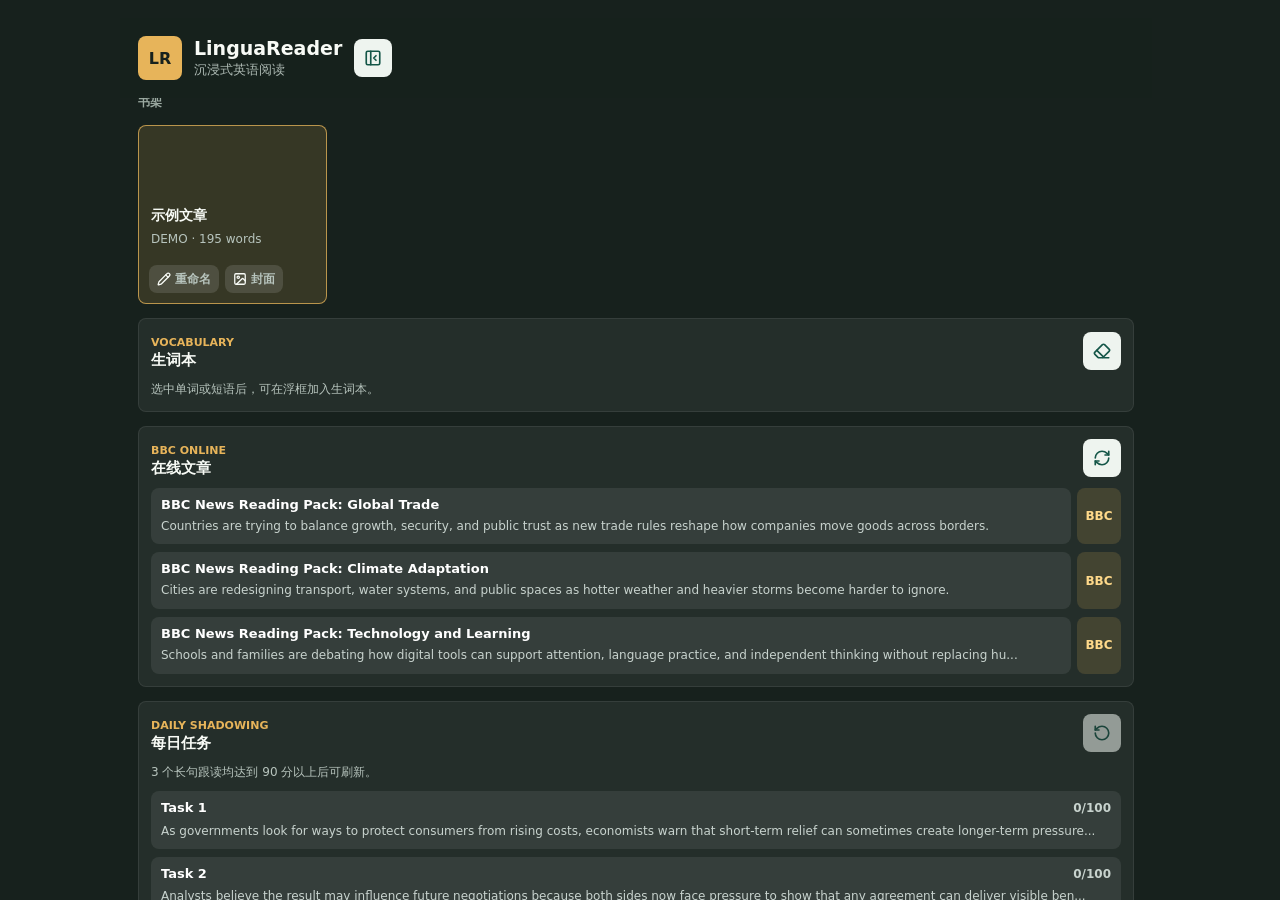
==== commit 1e172e59: "Add files via upload" ====
--- a/index.html
+++ b/index.html
@@ -9,12 +9,12 @@
     <meta name="apple-mobile-web-app-capable" content="yes" />
     <meta name="apple-mobile-web-app-title" content="LinguaReader" />
     <meta name="apple-mobile-web-app-status-bar-style" content="default" />
-    <link rel="manifest" href="./manifest.json?v=18" />
+    <link rel="manifest" href="./manifest.json?v=24" />
     <link rel="icon" href="./app-icon.svg" type="image/svg+xml" />
     <link rel="apple-touch-icon" href="./app-icon.svg" />
-    <link rel="stylesheet" href="./styles.css?v=18" />
+    <link rel="stylesheet" href="./styles.css?v=24" />
     <script src="./vendor/lucide.min.js" defer></script>
-    <script type="module" src="./app.js?v=18"></script>
+    <script type="module" src="./app.js?v=24"></script>
   </head>
   <body>
     <div class="app-shell">
@@ -56,8 +56,53 @@
           </button>
         </div>
 
-        <div class="section-label">书架</div>
+        <div class="section-label" id="librarySectionLabel">书架</div>
         <nav class="doc-list" id="docList" aria-label="书架"></nav>
+
+        <section class="reader-shelf-intro" id="readerShelfIntro">
+          <strong>书架简介</strong>
+          <span>当前是文章阅读页。这里只保留本地书架和文件入口；在线文章、每日任务请返回首页查看。</span>
+        </section>
+
+        <section class="home-panel vocab-home-panel" id="vocabHomePanel">
+          <header>
+            <div>
+              <span>Vocabulary</span>
+              <h3>生词本</h3>
+            </div>
+            <button class="icon-button" type="button" id="clearVocabBtn" title="清空生词本" aria-label="清空生词本">
+              <i data-lucide="eraser"></i>
+            </button>
+          </header>
+          <div class="vocab-list" id="vocabList"></div>
+        </section>
+
+        <section class="home-panel online-home-panel" id="onlineHomePanel">
+          <header>
+            <div>
+              <span>BBC Online</span>
+              <h3>在线文章</h3>
+            </div>
+            <button class="icon-button" type="button" id="refreshBbcBtn" title="刷新 BBC 新闻" aria-label="刷新 BBC 新闻">
+              <i data-lucide="refresh-cw"></i>
+            </button>
+          </header>
+          <div class="online-list" id="onlineArticleList"></div>
+        </section>
+
+        <section class="home-panel task-home-panel" id="dailyTaskPanel">
+          <header>
+            <div>
+              <span>Daily Shadowing</span>
+              <h3>每日任务</h3>
+            </div>
+            <button class="icon-button" type="button" id="refreshDailyTaskBtn" title="刷新每日任务" aria-label="刷新每日任务">
+              <i data-lucide="rotate-ccw"></i>
+            </button>
+          </header>
+          <p class="task-rule">3 个长句跟读均达到 90 分以上后可刷新。</p>
+          <div class="daily-task-list" id="dailyTaskList"></div>
+        </section>
 
         <section class="side-panel practice-sidebar" hidden>
           <header>
@@ -180,9 +225,20 @@
             <label>
               <span>字体</span>
               <select id="fontFamilySelect">
-                <option value="serif">英文衬线</option>
-                <option value="sans">清爽无衬线</option>
+                <option value="literary">英文文学</option>
+                <option value="classic">经典衬线</option>
+                <option value="humanist">人文无衬线</option>
+                <option value="rounded">圆润艺术</option>
                 <option value="system">系统字体</option>
+              </select>
+            </label>
+            <label>
+              <span>中文</span>
+              <select id="chineseFontSelect">
+                <option value="system">系统中文</option>
+                <option value="song">宋体</option>
+                <option value="kai">楷体</option>
+                <option value="hei">黑体</option>
               </select>
             </label>
             <label>
@@ -195,7 +251,22 @@
             </label>
             <label class="speed-field">
               <span>大小 <b id="fontSizeValue">100%</b></span>
-              <input id="fontSizeRange" type="range" min="80" max="150" step="5" value="100" />
+              <input id="fontSizeRange" type="range" min="85" max="170" step="5" value="100" />
+            </label>
+            <label class="speed-field">
+              <span>行高 <b id="lineHeightValue">1.70</b></span>
+              <input id="lineHeightRange" type="range" min="1.6" max="1.8" step="0.05" value="1.7" />
+            </label>
+            <label>
+              <span>背景</span>
+              <select id="readerBgSelect">
+                <option value="paper">羊皮纸</option>
+                <option value="white">白色</option>
+                <option value="green">护眼绿</option>
+                <option value="blue">晨雾蓝</option>
+                <option value="rose">淡玫瑰</option>
+                <option value="dark">深色</option>
+              </select>
             </label>
             <label>
               <span>翻阅</span>
@@ -207,6 +278,10 @@
           </div>
 
           <div class="top-actions">
+            <button class="soft-button" id="homePageBtn" type="button" title="返回首页" aria-label="返回首页">
+              <i data-lucide="home"></i>
+              <span>首页</span>
+            </button>
             <button class="primary-button" id="speakArticleBtn" type="button">
               <i data-lucide="volume-2"></i>
               <span>全文</span>
@@ -255,7 +330,7 @@
                 </button>
                 <label class="width-control" title="调整正文版心宽度">
                   <span>版心</span>
-                  <input id="readingWidthRange" type="range" min="680" max="1180" step="20" value="880" />
+                  <input id="readingWidthRange" type="range" min="680" max="1680" step="20" value="880" />
                 </label>
                 <label class="width-control zoom-control" title="只缩放文章正文">
                   <span>缩放 <b id="readingZoomValue">100%</b></span>
@@ -316,7 +391,10 @@
           <button type="button" id="dockPopoverBtn" title="固定到右侧" aria-label="固定到右侧">
             <i data-lucide="panel-right"></i>
           </button>
-          <button type="button" id="collapsePopoverBtn" title="收起右侧浮框" aria-label="收起右侧浮框">
+          <button type="button" id="dockLeftPopoverBtn" title="固定到左侧" aria-label="固定到左侧">
+            <i data-lucide="panel-left"></i>
+          </button>
+          <button type="button" id="collapsePopoverBtn" title="收起固定浮框" aria-label="收起固定浮框">
             <i data-lucide="chevrons-right"></i>
           </button>
           <button type="button" id="pinPopoverBtn" title="固定面板" aria-label="固定面板">
@@ -340,9 +418,9 @@
           <i data-lucide="bookmark-plus"></i>
           书签
         </button>
-        <button type="button" id="boldSelectionBtn" title="加粗">
-          <i data-lucide="bold"></i>
-          加粗
+        <button type="button" id="vocabSelectionBtn" title="加入生词本">
+          <i data-lucide="book-plus"></i>
+          生词
         </button>
       </div>
       <section class="selection-practice" aria-label="跟读评分">
--- a/styles.css
+++ b/styles.css
@@ -20,12 +20,17 @@
   --heading-font-size: 26px;
   --html-font-size: 18px;
   --reading-zoom: 1;
-  --reader-font-family: Georgia, "Times New Roman", "Microsoft YaHei", serif;
-  --reader-line-height: 1.9;
+  --reader-chinese-font: "PingFang SC", "Microsoft YaHei", "Noto Sans CJK SC", sans-serif;
+  --reader-font-family: Georgia, "Baskerville", "Times New Roman", var(--reader-chinese-font), serif;
+  --reader-line-height: 1.70;
   --reader-paragraph-gap: 24px;
+  --reader-stage-bg: #f4f0e6;
+  --reader-panel-bg: #fbf7ed;
+  --reader-text-color: #26251f;
+  --reader-line-color: #e4dac8;
   --toc-width: 260px;
   --aside-width: 280px;
-  --topbar-max-height: 152px;
+  --topbar-max-height: 178px;
   font-family:
     Inter, ui-sans-serif, system-ui, -apple-system, BlinkMacSystemFont, "Segoe UI",
     "Microsoft YaHei", sans-serif;
@@ -188,24 +193,36 @@
   order: 3;
 }
 
+.vocab-home-panel {
+  order: 4;
+}
+
+.online-home-panel {
+  order: 5;
+}
+
+.task-home-panel {
+  order: 6;
+}
+
 .library-actions {
-  order: 4;
+  order: 7;
 }
 
 .practice-sidebar {
-  order: 5;
+  order: 8;
 }
 
 .bookmark-sidebar {
-  order: 6;
+  order: 9;
 }
 
 .import-drop {
-  order: 7;
+  order: 10;
 }
 
 .support-note {
-  order: 8;
+  order: 11;
 }
 
 .brand-row,
@@ -414,6 +431,141 @@
   height: 14px;
 }
 
+.home-panel {
+  display: grid;
+  gap: 10px;
+  padding: 12px;
+  border: 1px solid rgba(255, 255, 255, 0.08);
+  border-radius: var(--radius);
+  background: rgba(255, 255, 255, 0.06);
+  color: #f8fbf6;
+}
+
+.reader-shelf-intro {
+  order: 4;
+  display: grid;
+  gap: 5px;
+  padding: 11px;
+  border: 1px solid rgba(231, 180, 90, 0.2);
+  border-radius: var(--radius);
+  background: rgba(231, 180, 90, 0.1);
+  color: #f8fbf6;
+}
+
+.reader-shelf-intro strong {
+  color: #ffd98a;
+  font-size: 13px;
+}
+
+.reader-shelf-intro span {
+  color: #c8d3ce;
+  font-size: 12px;
+  line-height: 1.55;
+}
+
+body.shelf-mode .reader-shelf-intro,
+body:not(.shelf-mode) .home-panel {
+  display: none;
+}
+
+body:not(.shelf-mode) .library-actions,
+body:not(.shelf-mode) .import-drop,
+body:not(.shelf-mode) .support-note,
+body:not(.shelf-mode) .bookmark-sidebar {
+  display: none;
+}
+
+.home-panel header {
+  display: flex;
+  align-items: center;
+  justify-content: space-between;
+  gap: 10px;
+}
+
+.home-panel header span {
+  color: #e7b45a;
+  font-size: 11px;
+  font-weight: 900;
+  text-transform: uppercase;
+}
+
+.home-panel header h3 {
+  margin: 1px 0 0;
+  font-size: 15px;
+}
+
+.vocab-list,
+.online-list,
+.daily-task-list {
+  display: grid;
+  gap: 8px;
+}
+
+.mini-empty,
+.task-rule {
+  margin: 0;
+  color: #b7c4bd;
+  font-size: 12px;
+  line-height: 1.55;
+}
+
+.vocab-item,
+.daily-task-item,
+.online-open {
+  display: grid;
+  gap: 5px;
+  width: 100%;
+  padding: 9px 10px;
+  border-radius: var(--radius);
+  background: rgba(255, 255, 255, 0.08);
+  color: #f8fbf6;
+  text-align: left;
+}
+
+.vocab-item strong,
+.daily-task-item strong,
+.online-open strong {
+  display: flex;
+  justify-content: space-between;
+  gap: 8px;
+  color: #ffffff;
+  font-size: 13px;
+  line-height: 1.25;
+}
+
+.vocab-item span,
+.daily-task-item span,
+.online-open span {
+  color: #c8d3ce;
+  font-size: 12px;
+  line-height: 1.45;
+}
+
+.daily-task-item.complete {
+  border: 1px solid rgba(94, 190, 137, 0.5);
+  background: rgba(94, 190, 137, 0.15);
+}
+
+.online-item {
+  display: grid;
+  grid-template-columns: minmax(0, 1fr) auto;
+  align-items: stretch;
+  gap: 6px;
+}
+
+.online-item a {
+  display: grid;
+  place-items: center;
+  min-width: 44px;
+  padding: 0 8px;
+  border-radius: var(--radius);
+  background: rgba(231, 180, 90, 0.16);
+  color: #ffd98a;
+  font-size: 12px;
+  font-weight: 900;
+  text-decoration: none;
+}
+
 .support-note {
   margin-top: 0;
   padding: 10px;
@@ -549,10 +701,12 @@
 }
 
 .reader-topbar {
-  justify-content: space-between;
-  gap: 16px;
+  display: grid;
+  grid-template-columns: minmax(220px, 1.05fr) minmax(280px, 1.4fr) minmax(360px, 2.2fr) auto;
+  align-items: start;
+  gap: 12px;
   min-width: 0;
-  padding: 14px 20px;
+  padding: 12px 18px;
   max-height: var(--topbar-max-height);
   overflow: auto;
   align-content: flex-start;
@@ -591,7 +745,11 @@
   align-items: center;
   gap: 12px;
   min-width: 180px;
-  margin-right: auto;
+  min-height: 64px;
+  padding: 8px;
+  border: 1px solid var(--line);
+  border-radius: var(--radius);
+  background: #ffffff;
 }
 
 .doc-heading span {
@@ -622,39 +780,49 @@
 
 .voice-controls,
 .reading-controls {
-  gap: 10px;
+  display: grid;
+  grid-template-columns: repeat(auto-fit, minmax(112px, 1fr));
+  align-items: end;
+  gap: 8px;
+  min-height: 64px;
+  padding: 8px;
+  border: 1px solid var(--line);
+  border-radius: var(--radius);
+  background: #ffffff;
   min-width: 0;
 }
 
 .voice-controls label,
 .reading-controls label {
   display: grid;
-  gap: 4px;
-  min-width: 110px;
+  gap: 3px;
+  min-width: 0;
   color: var(--muted);
-  font-size: 12px;
+  font-size: 11px;
   font-weight: 800;
 }
 
 .voice-controls .voice-field {
-  min-width: min(320px, 24vw);
+  min-width: 0;
+  grid-column: span 2;
 }
 
 .voice-controls select,
 .reading-controls select {
   width: 100%;
-  height: 38px;
+  height: 34px;
   min-width: 0;
-  padding: 0 10px;
+  padding: 0 9px;
   border: 1px solid var(--line);
   border-radius: var(--radius);
   background: #ffffff;
   color: var(--ink);
+  font-size: 12px;
   outline: none;
 }
 
 .reading-controls {
-  flex-wrap: wrap;
+  grid-template-columns: repeat(auto-fit, minmax(98px, 1fr));
 }
 
 .voice-test-button[hidden] {
@@ -662,7 +830,7 @@
 }
 
 .speed-field {
-  width: 150px;
+  width: auto;
 }
 
 .speed-field input {
@@ -674,11 +842,22 @@
   color: var(--ink);
 }
 
+.top-actions {
+  justify-content: flex-end;
+  gap: 7px;
+  min-height: 64px;
+  padding: 8px;
+  border: 1px solid var(--line);
+  border-radius: var(--radius);
+  background: #ffffff;
+}
+
 .reader-stage {
   position: relative;
   display: grid;
   min-height: 0;
   overflow: hidden;
+  background: var(--reader-stage-bg);
 }
 
 .reader-panel {
@@ -686,13 +865,15 @@
   grid-template-rows: auto minmax(0, 1fr);
   min-width: 0;
   min-height: 0;
-  background: #fafbf8;
+  background: var(--reader-panel-bg);
 }
 
 .reader-toolbar {
-  justify-content: space-between;
+  display: grid;
+  grid-template-columns: minmax(180px, 1fr) auto;
+  align-items: center;
   gap: 12px;
-  padding: 12px 22px;
+  padding: 10px 18px;
   background: #eef4ef;
   border-bottom: 1px solid var(--line);
 }
@@ -920,12 +1101,13 @@
 
 .reader-content {
   max-width: var(--reader-width);
-  width: min(var(--reader-width), calc(100% - 56px));
+  width: min(var(--reader-width), calc(100% - 40px));
   min-height: 0;
   margin: 0 auto;
   padding: 40px 8px 90px;
   overflow: auto;
   outline: none;
+  color: var(--reader-text-color);
 }
 
 .reader-content.original-layout {
@@ -993,7 +1175,7 @@
   max-width: var(--reader-width);
   margin: 0 auto;
   padding-bottom: 80px;
-  color: #222822;
+  color: var(--reader-text-color);
   font-family: var(--reader-font-family);
   font-size: var(--html-font-size);
   line-height: var(--reader-line-height);
@@ -1019,7 +1201,7 @@
   content: "";
   height: 1px;
   flex: 1;
-  background: var(--line);
+  background: var(--reader-line-color);
 }
 
 .document-images {
@@ -1058,7 +1240,7 @@
 
 .paragraph {
   margin: 0 0 var(--reader-paragraph-gap);
-  color: #222822;
+  color: var(--reader-text-color);
   font-family: var(--reader-font-family);
   font-size: var(--paragraph-font-size);
   line-height: var(--reader-line-height);
@@ -1121,12 +1303,6 @@
 .sentence::selection,
 .word::selection {
   background: rgba(31, 122, 104, 0.22);
-}
-
-.user-bold {
-  font-weight: 800;
-  background: rgba(231, 180, 90, 0.2);
-  border-radius: 4px;
 }
 
 .bookmark-drawer {
@@ -1196,24 +1372,37 @@
 
 .selection-popover {
   position: fixed;
-  z-index: 20;
+  z-index: 44;
   display: flex;
   flex-direction: column;
-  width: min(460px, calc(100vw - 24px));
-  min-width: 360px;
-  min-height: 360px;
+  width: min(500px, calc(100vw - 24px));
+  min-width: 340px;
+  min-height: 340px;
   max-width: calc(100vw - 24px);
   max-height: calc(100vh - 24px);
+  max-height: calc(100dvh - 24px);
   padding: 0;
   border: 1px solid rgba(20, 86, 72, 0.18);
   border-radius: var(--radius);
   background: #ffffff;
   box-shadow: var(--shadow);
-  overflow: hidden;
+  overflow-x: hidden;
+  overflow-y: auto;
+  overscroll-behavior: contain;
+  scrollbar-gutter: stable;
 }
 
 .selection-popover[hidden] {
   display: none;
+}
+
+.selection-popover::-webkit-scrollbar {
+  width: 8px;
+}
+
+.selection-popover::-webkit-scrollbar-thumb {
+  border-radius: 999px;
+  background: rgba(31, 122, 104, 0.22);
 }
 
 .selection-popover.pinned {
@@ -1227,11 +1416,27 @@
   width: min(420px, 34vw);
   min-width: 320px;
   height: calc(100vh - 94px);
+  height: calc(100dvh - 94px);
   max-height: calc(100vh - 94px);
+  max-height: calc(100dvh - 94px);
   border-radius: var(--radius) 0 0 var(--radius);
 }
 
-.selection-popover.docked-right.collapsed {
+.selection-popover.docked-left {
+  top: 76px;
+  left: 0;
+  right: auto;
+  width: min(420px, 34vw);
+  min-width: 320px;
+  height: calc(100vh - 94px);
+  height: calc(100dvh - 94px);
+  max-height: calc(100vh - 94px);
+  max-height: calc(100dvh - 94px);
+  border-radius: 0 var(--radius) var(--radius) 0;
+}
+
+.selection-popover.docked-right.collapsed,
+.selection-popover.docked-left.collapsed {
   width: 46px !important;
   min-width: 46px;
   max-width: 46px;
@@ -1240,7 +1445,8 @@
   resize: none;
 }
 
-.selection-popover.docked-right.collapsed .popover-titlebar {
+.selection-popover.docked-right.collapsed .popover-titlebar,
+.selection-popover.docked-left.collapsed .popover-titlebar {
   height: 100%;
   padding: 8px;
   writing-mode: vertical-rl;
@@ -1248,23 +1454,40 @@
 }
 
 .selection-popover.docked-right.collapsed .popover-titlebar > div:first-child,
+.selection-popover.docked-left.collapsed .popover-titlebar > div:first-child,
 .selection-popover.docked-right.collapsed .popover-actions,
+.selection-popover.docked-left.collapsed .popover-actions,
 .selection-popover.docked-right.collapsed .selection-practice,
+.selection-popover.docked-left.collapsed .selection-practice,
 .selection-popover.docked-right.collapsed .word-card,
+.selection-popover.docked-left.collapsed .word-card,
 .selection-popover.docked-right.collapsed .phonetic-list,
+.selection-popover.docked-left.collapsed .phonetic-list,
 .selection-popover.docked-right.collapsed .selection-preview,
+.selection-popover.docked-left.collapsed .selection-preview,
 .selection-popover.docked-right.collapsed .translation-output,
+.selection-popover.docked-left.collapsed .translation-output,
 .selection-popover.docked-right.collapsed .popover-resize-handle,
+.selection-popover.docked-left.collapsed .popover-resize-handle,
 .selection-popover.docked-right.collapsed #translatorSelect,
+.selection-popover.docked-left.collapsed #translatorSelect,
 .selection-popover.docked-right.collapsed .popover-title-actions label,
+.selection-popover.docked-left.collapsed .popover-title-actions label,
 .selection-popover.docked-right.collapsed #pinPopoverBtn,
+.selection-popover.docked-left.collapsed #pinPopoverBtn,
 .selection-popover.docked-right.collapsed #dockPopoverBtn,
-.selection-popover.docked-right.collapsed #closePopoverBtn {
+.selection-popover.docked-left.collapsed #dockPopoverBtn,
+.selection-popover.docked-right.collapsed #dockLeftPopoverBtn,
+.selection-popover.docked-left.collapsed #dockLeftPopoverBtn,
+.selection-popover.docked-right.collapsed #closePopoverBtn,
+.selection-popover.docked-left.collapsed #closePopoverBtn {
   display: none;
 }
 
 .selection-popover.docked-right #dockPopoverBtn,
-.selection-popover.docked-right.collapsed #collapsePopoverBtn {
+.selection-popover.docked-left #dockLeftPopoverBtn,
+.selection-popover.docked-right.collapsed #collapsePopoverBtn,
+.selection-popover.docked-left.collapsed #collapsePopoverBtn {
   background: var(--green);
   color: #ffffff;
 }
@@ -1273,7 +1496,7 @@
   flex: 0 0 auto;
   order: 1;
   display: flex;
-  align-items: center;
+  align-items: flex-start;
   justify-content: space-between;
   gap: 10px;
   padding: 10px 10px 9px;
@@ -1300,6 +1523,8 @@
   display: flex;
   align-items: center;
   gap: 6px;
+  flex-wrap: wrap;
+  justify-content: flex-end;
 }
 
 .popover-title-actions label {
@@ -1339,7 +1564,9 @@
 .popover-actions {
   flex: 0 0 auto;
   order: 2;
-  gap: 8px;
+  display: grid;
+  grid-template-columns: repeat(auto-fit, minmax(78px, 1fr));
+  gap: 7px;
   padding: 10px;
   border-bottom: 1px solid var(--line);
 }
@@ -1350,11 +1577,11 @@
   justify-content: center;
   gap: 6px;
   min-height: 34px;
-  padding: 0 10px;
+  padding: 0 8px;
   border-radius: var(--radius);
   background: var(--surface-soft);
   color: var(--green-dark);
-  font-size: 13px;
+  font-size: 12px;
   font-weight: 850;
 }
 
@@ -1363,7 +1590,7 @@
 }
 
 .word-card {
-  order: 6;
+  order: 3;
   flex: 0 0 auto;
   display: none;
   margin: 10px 10px 0;
@@ -1408,7 +1635,7 @@
 }
 
 .phonetic-list {
-  order: 7;
+  order: 4;
   flex: 0 0 auto;
   display: none;
   margin: 10px 10px 0;
@@ -1445,22 +1672,23 @@
 }
 
 .selection-preview {
-  order: 3;
+  order: 6;
   flex: 0 0 auto;
   padding: 10px;
-  border-bottom: 1px solid var(--line);
+  border-top: 1px solid var(--line);
   color: #2a312b;
   font-size: 13px;
   line-height: 1.45;
 }
 
 .translation-output {
-  order: 4;
-  flex: 1 1 auto;
+  order: 5;
+  flex: 0 0 auto;
   display: none;
   margin: 10px;
   padding: 10px;
   min-height: 96px;
+  max-height: 46vh;
   overflow: auto;
   border-radius: var(--radius);
   background: #f7faf8;
@@ -1501,7 +1729,7 @@
 }
 
 .selection-practice {
-  order: 99;
+  order: 7;
   flex: 0 0 auto;
   display: grid;
   gap: 8px;
@@ -2012,7 +2240,7 @@
 
 @media (max-width: 1180px) {
   .reader-topbar {
-    flex-wrap: wrap;
+    grid-template-columns: minmax(220px, 1fr) auto;
   }
 
   .doc-heading h2 {
@@ -2021,12 +2249,12 @@
 
   .voice-controls,
   .reading-controls {
-    order: 3;
-    width: 100%;
+    grid-column: 1 / -1;
+    width: auto;
   }
 
   .voice-controls .voice-field {
-    flex: 1;
+    grid-column: span 2;
   }
 }
 
@@ -2058,8 +2286,24 @@
   }
 
   .reader-topbar {
+    grid-template-columns: auto minmax(0, 1fr);
     padding: 12px 14px;
     gap: 10px;
+  }
+
+  .reader-topbar .mobile-only {
+    grid-column: 1;
+  }
+
+  .doc-heading {
+    grid-column: 2;
+    min-width: 0;
+  }
+
+  .voice-controls,
+  .reading-controls,
+  .top-actions {
+    grid-column: 1 / -1;
   }
 
   .reader-shell {
@@ -2098,9 +2342,10 @@
   }
 
   .reader-toolbar {
+    display: grid;
+    grid-template-columns: 1fr;
     padding: 12px 14px;
     align-items: flex-start;
-    flex-direction: column;
   }
 
   .reader-toolbar p {
@@ -2170,12 +2415,14 @@
     display: none;
   }
 
-  .top-actions .primary-button {
+  .top-actions .primary-button,
+  .top-actions .soft-button {
     min-width: 38px;
     padding: 0;
   }
 
-  .top-actions .primary-button span {
+  .top-actions .primary-button span,
+  .top-actions .soft-button span {
     display: none;
   }
 
@@ -2186,16 +2433,18 @@
 
   .paragraph {
     font-size: 18px;
-    line-height: 1.84;
+    line-height: var(--reader-line-height);
   }
 
   .selection-popover {
     left: 12px;
     right: 12px;
     width: auto;
-  }
-
-  .selection-popover.docked-right {
+    min-width: 0;
+  }
+
+  .selection-popover.docked-right,
+  .selection-popover.docked-left {
     top: auto;
     right: 8px;
     bottom: 8px;
